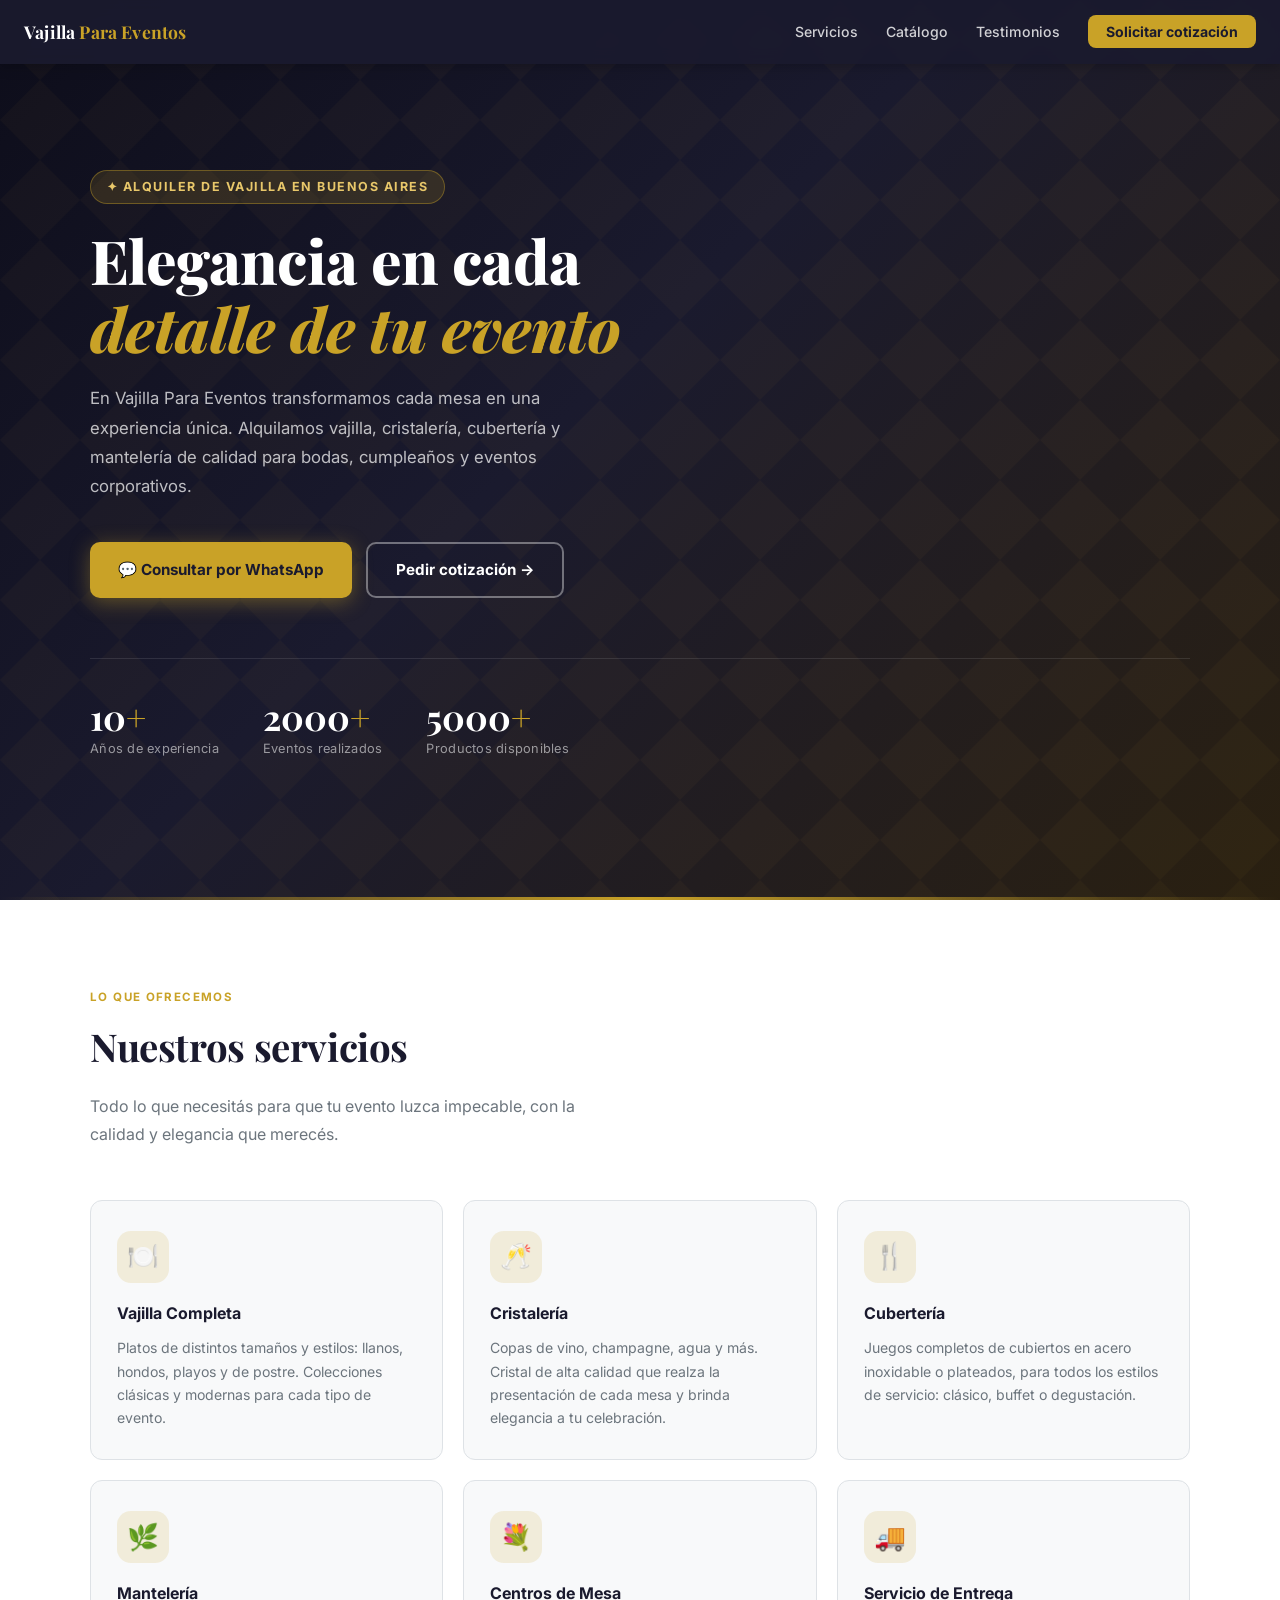
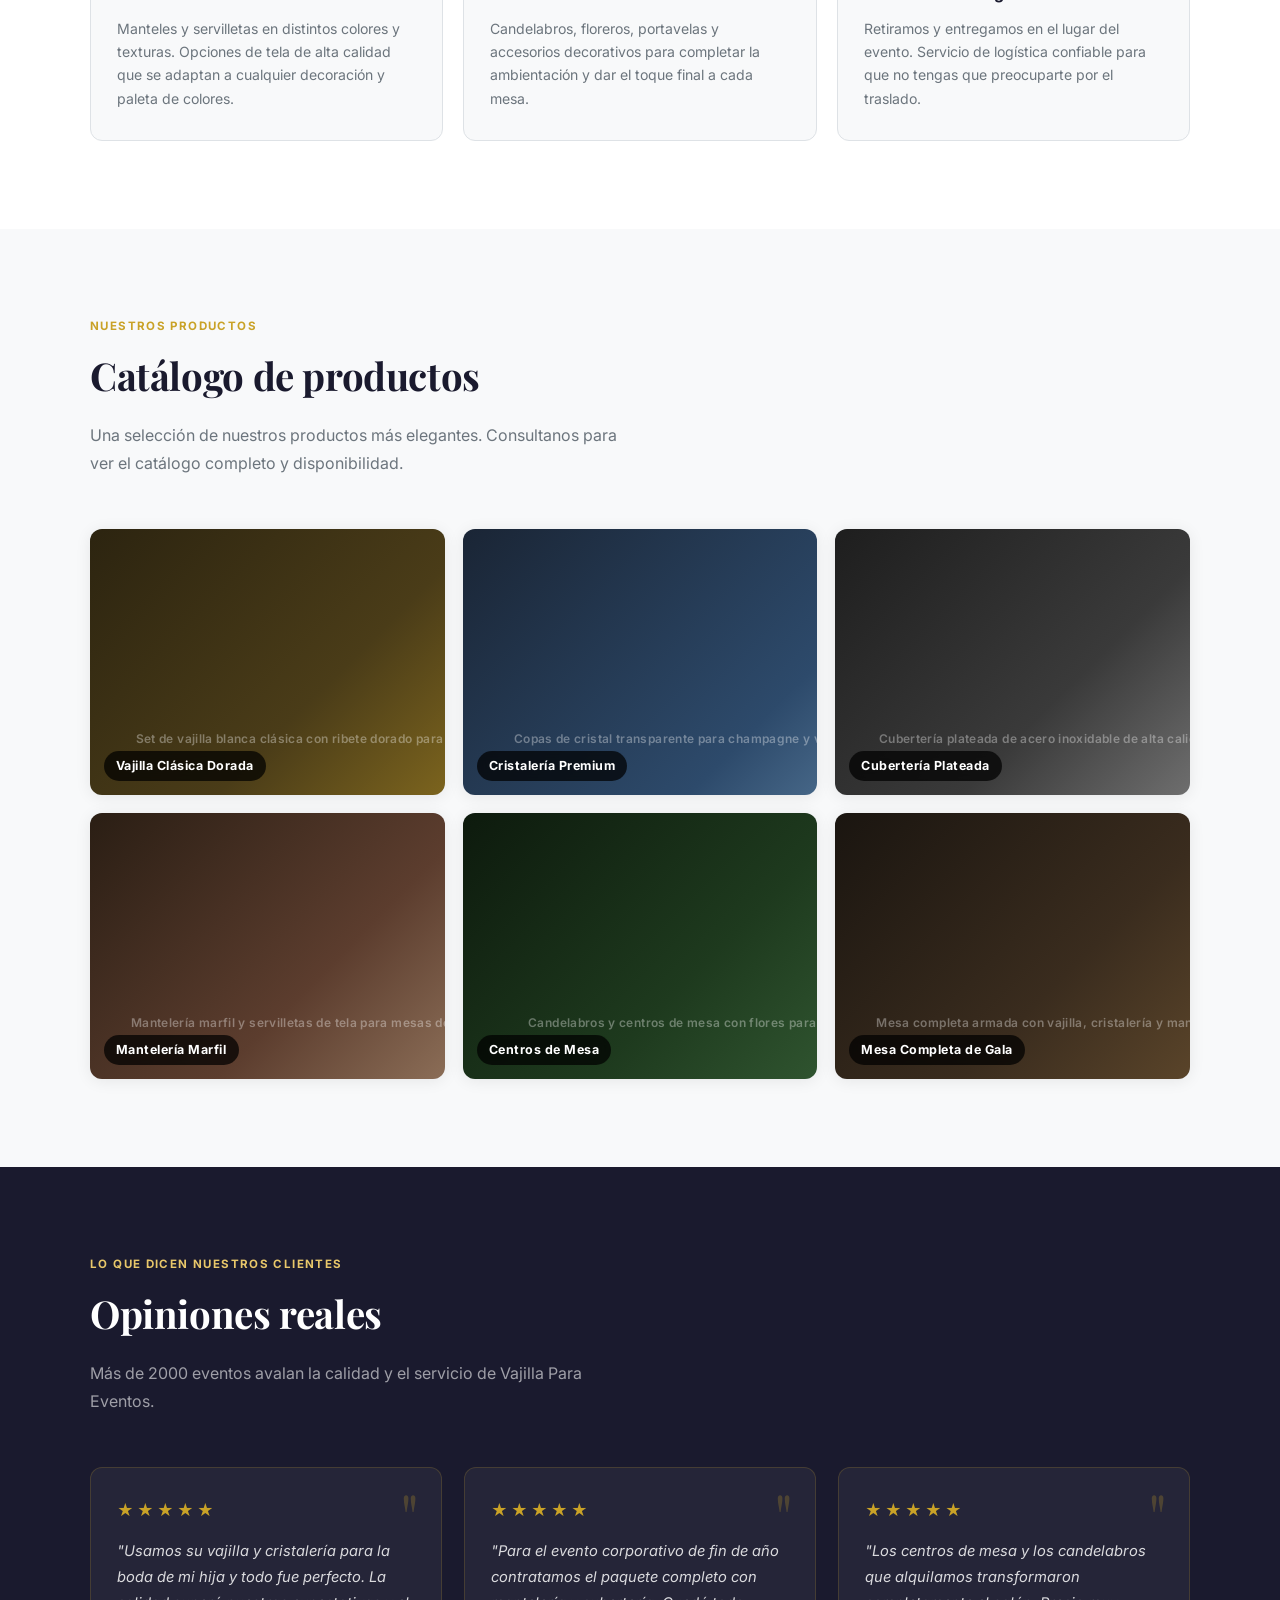
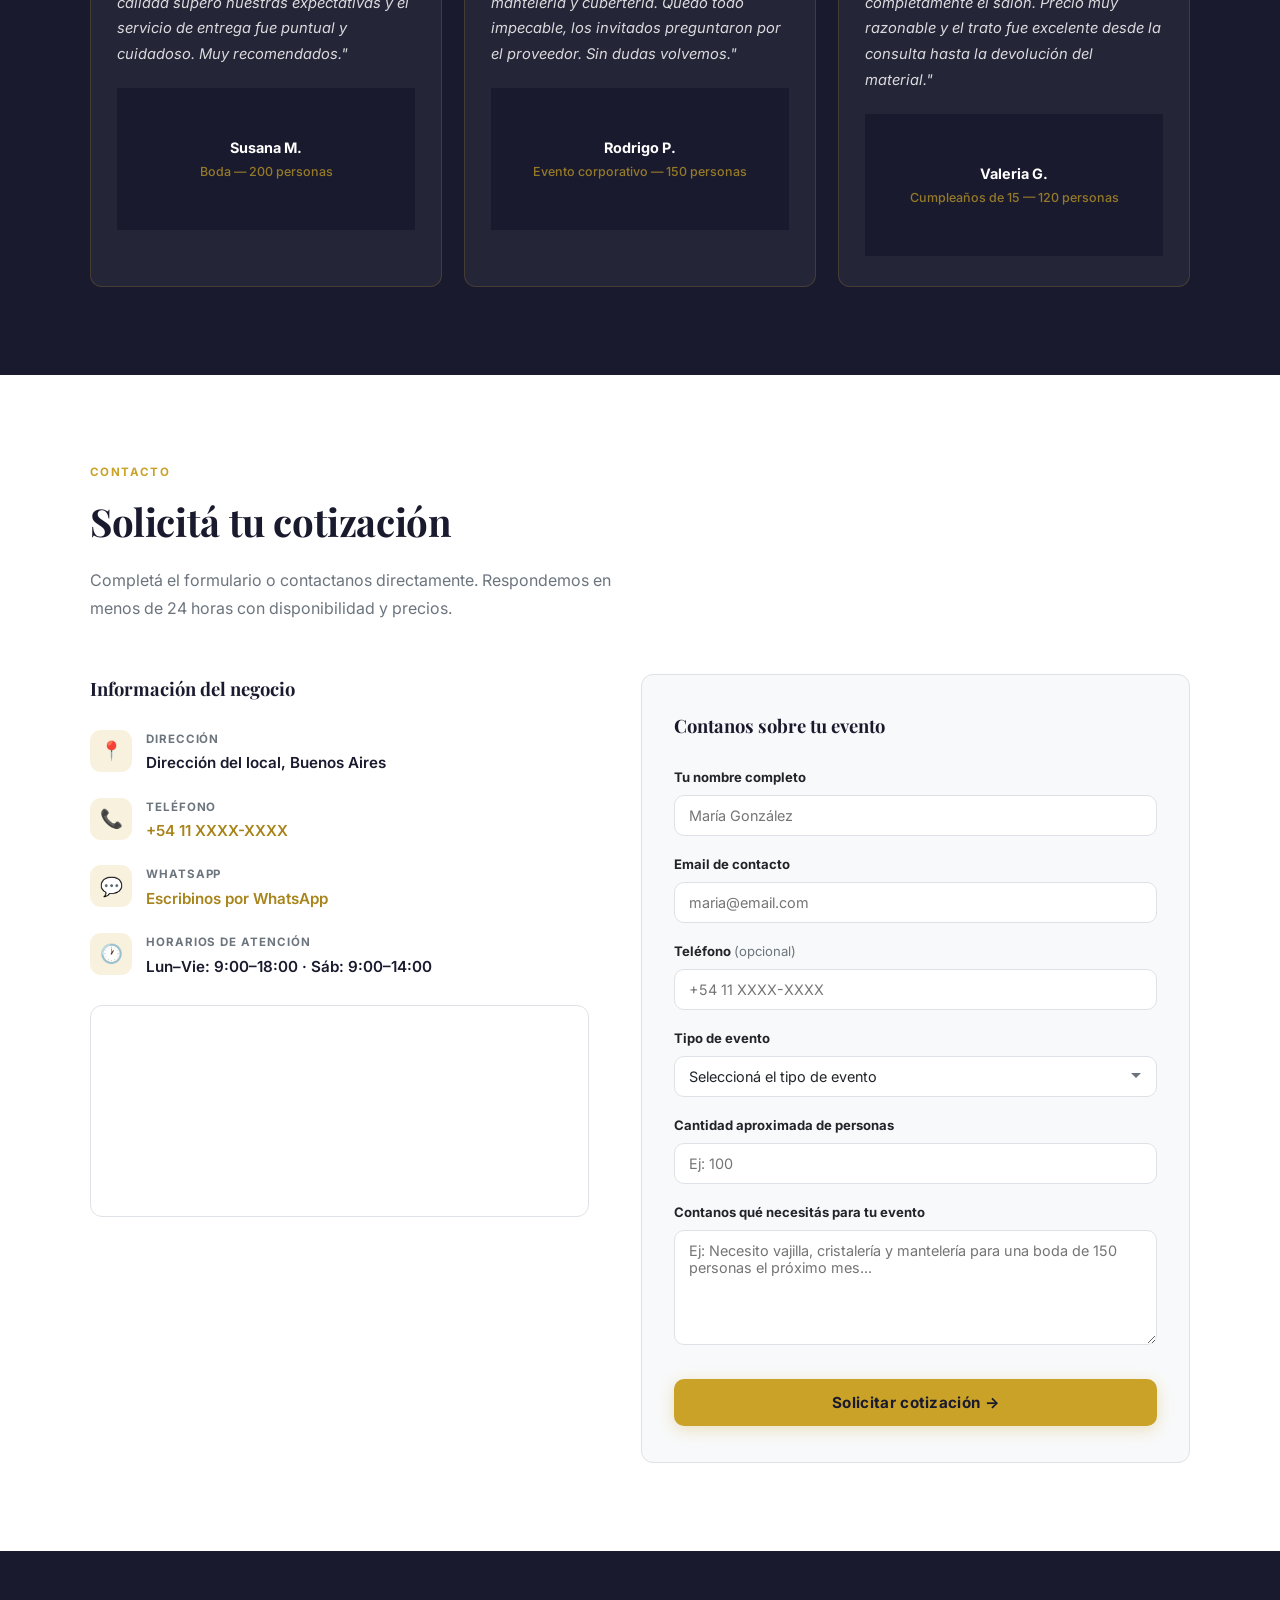
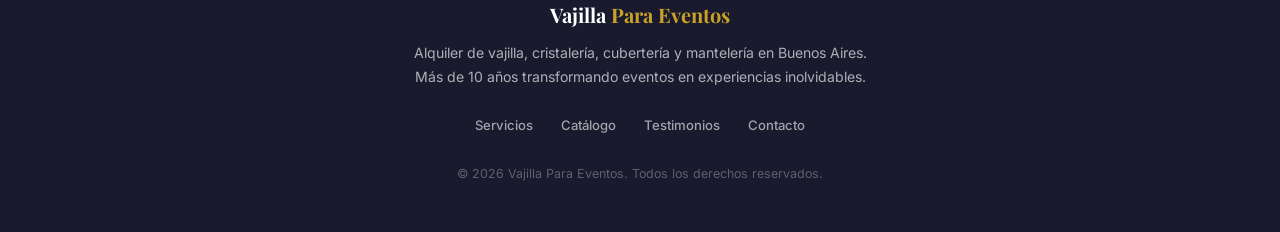
==== index.html @ 91b2c77d "Initial commit — Vajilla Para Eventos website" ====
<!DOCTYPE html>
<html lang="es-AR">
<head>
  <meta charset="UTF-8" />
  <meta name="viewport" content="width=device-width, initial-scale=1" />

  <!-- SEO -->
  <title>Vajilla Para Eventos | Alquiler de Vajilla en Buenos Aires</title>
  <meta name="description" content="Alquiler de vajilla, cristalería, cubertería y mantelería para eventos en Buenos Aires. Calidad y elegancia para bodas, cumpleaños y eventos corporativos." />
  <meta name="robots" content="index, follow" />
  <link rel="canonical" href="https://vajilla-eventos.vercel.app/" />

  <!-- Open Graph -->
  <meta property="og:type" content="website" />
  <meta property="og:url" content="https://vajilla-eventos.vercel.app/" />
  <meta property="og:title" content="Vajilla Para Eventos | Alquiler de Vajilla en Buenos Aires" />
  <meta property="og:description" content="Alquiler de vajilla, cristalería, cubertería y mantelería para eventos en Buenos Aires. Calidad y elegancia para cada ocasión." />
  <meta property="og:image" content="https://vajilla-eventos.vercel.app/img/og-image.jpg" />
  <meta property="og:locale" content="es_AR" />

  <!-- Twitter Card -->
  <meta name="twitter:card" content="summary_large_image" />
  <meta name="twitter:title" content="Vajilla Para Eventos | Alquiler de Vajilla" />
  <meta name="twitter:description" content="Alquiler de vajilla, cristalería y mantelería para eventos en Buenos Aires. Consultá disponibilidad." />

  <!-- Fuentes -->
  <link rel="preconnect" href="https://fonts.googleapis.com" />
  <link rel="preconnect" href="https://fonts.gstatic.com" crossorigin />
  <link href="https://fonts.googleapis.com/css2?family=Playfair+Display:wght@700;800&family=Inter:wght@400;500;600;700;800&display=swap" rel="stylesheet" />

  <!-- CSS -->
  <link rel="preload" href="css/styles.css" as="style" />
  <link rel="stylesheet" href="css/styles.css" />

  <!-- Schema.org LocalBusiness -->
  <script type="application/ld+json">
  {
    "@context": "https://schema.org",
    "@type": "LocalBusiness",
    "name": "Vajilla Para Eventos",
    "description": "Alquiler de vajilla, cristalería, cubertería y mantelería para eventos en Buenos Aires. Especialistas en bodas, cumpleaños y eventos corporativos.",
    "url": "https://vajilla-eventos.vercel.app",
    "telephone": "+54-11-XXXX-XXXX",
    "address": {
      "@type": "PostalAddress",
      "streetAddress": "Dirección del local",
      "addressLocality": "Buenos Aires",
      "addressCountry": "AR"
    },
    "openingHoursSpecification": [
      {
        "@type": "OpeningHoursSpecification",
        "dayOfWeek": ["Monday","Tuesday","Wednesday","Thursday","Friday"],
        "opens": "09:00",
        "closes": "18:00"
      },
      {
        "@type": "OpeningHoursSpecification",
        "dayOfWeek": "Saturday",
        "opens": "09:00",
        "closes": "14:00"
      }
    ],
    "priceRange": "$$",
    "image": "https://vajilla-eventos.vercel.app/img/og-image.jpg",
    "sameAs": [
      "https://www.instagram.com/vajillaparaeventos",
      "https://vajillaparaeventos.com.ar"
    ]
  }
  </script>
</head>
<body>

  <!-- Skip link de accesibilidad -->
  <a href="#main" class="skip-link">Saltar al contenido principal</a>

  <!-- NAVBAR -->
  <header>
    <nav class="navbar" aria-label="Navegación principal">
      <a href="/" class="navbar-brand" aria-label="Vajilla Para Eventos - Inicio">
        Vajilla <span>Para Eventos</span>
      </a>
      <button class="nav-toggle" aria-expanded="false" aria-controls="nav-menu" aria-label="Abrir menú de navegación" onclick="toggleMenu(this)">
        ☰
      </button>
      <ul class="nav-links" id="nav-menu" role="list">
        <li><a href="#servicios">Servicios</a></li>
        <li><a href="#catalogo">Catálogo</a></li>
        <li><a href="#testimonios">Testimonios</a></li>
        <li><a href="#contacto" class="nav-cta">Solicitar cotización</a></li>
      </ul>
    </nav>
  </header>

  <!-- MAIN -->
  <main id="main">

    <!-- HERO -->
    <section class="hero" aria-labelledby="hero-title">
      <div class="hero-inner">
        <div class="hero-tag" aria-hidden="true">✦ Alquiler de vajilla en Buenos Aires</div>
        <h1 id="hero-title">
          Elegancia en cada<br />
          <em>detalle de tu evento</em>
        </h1>
        <p class="hero-desc">
          En Vajilla Para Eventos transformamos cada mesa en una experiencia única. Alquilamos vajilla, cristalería, cubertería y mantelería de calidad para bodas, cumpleaños y eventos corporativos.
        </p>
        <div class="hero-actions">
          <a href="https://wa.me/5491100000000?text=Hola%2C%20quisiera%20consultar%20disponibilidad%20de%20vajilla%20para%20mi%20evento" class="btn btn-primary" target="_blank" rel="noopener noreferrer" aria-label="Consultar disponibilidad por WhatsApp">
            💬 Consultar por WhatsApp
          </a>
          <a href="#contacto" class="btn btn-outline">
            Pedir cotización →
          </a>
        </div>
        <div class="hero-stats" aria-label="Estadísticas del negocio">
          <div>
            <div class="stat-num">10<span>+</span></div>
            <div class="stat-label">Años de experiencia</div>
          </div>
          <div>
            <div class="stat-num">2000<span>+</span></div>
            <div class="stat-label">Eventos realizados</div>
          </div>
          <div>
            <div class="stat-num">5000<span>+</span></div>
            <div class="stat-label">Productos disponibles</div>
          </div>
        </div>
      </div>
    </section>

    <!-- SERVICIOS -->
    <section id="servicios" aria-labelledby="servicios-title">
      <div class="container">
        <p class="section-tag" aria-hidden="true">Lo que ofrecemos</p>
        <h2 class="section-title" id="servicios-title">Nuestros servicios</h2>
        <p class="section-desc">Todo lo que necesitás para que tu evento luzca impecable, con la calidad y elegancia que merecés.</p>
        <div class="services-grid">

          <article class="service-card">
            <div class="service-icon" aria-hidden="true">🍽️</div>
            <h3>Vajilla Completa</h3>
            <p>Platos de distintos tamaños y estilos: llanos, hondos, playos y de postre. Colecciones clásicas y modernas para cada tipo de evento.</p>
          </article>

          <article class="service-card">
            <div class="service-icon" aria-hidden="true">🥂</div>
            <h3>Cristalería</h3>
            <p>Copas de vino, champagne, agua y más. Cristal de alta calidad que realza la presentación de cada mesa y brinda elegancia a tu celebración.</p>
          </article>

          <article class="service-card">
            <div class="service-icon" aria-hidden="true">🍴</div>
            <h3>Cubertería</h3>
            <p>Juegos completos de cubiertos en acero inoxidable o plateados, para todos los estilos de servicio: clásico, buffet o degustación.</p>
          </article>

          <article class="service-card">
            <div class="service-icon" aria-hidden="true">🌿</div>
            <h3>Mantelería</h3>
            <p>Manteles y servilletas en distintos colores y texturas. Opciones de tela de alta calidad que se adaptan a cualquier decoración y paleta de colores.</p>
          </article>

          <article class="service-card">
            <div class="service-icon" aria-hidden="true">💐</div>
            <h3>Centros de Mesa</h3>
            <p>Candelabros, floreros, portavelas y accesorios decorativos para completar la ambientación y dar el toque final a cada mesa.</p>
          </article>

          <article class="service-card">
            <div class="service-icon" aria-hidden="true">🚚</div>
            <h3>Servicio de Entrega</h3>
            <p>Retiramos y entregamos en el lugar del evento. Servicio de logística confiable para que no tengas que preocuparte por el traslado.</p>
          </article>

        </div>
      </div>
    </section>

    <!-- CATÁLOGO -->
    <section id="catalogo" aria-labelledby="catalogo-title">
      <div class="container">
        <p class="section-tag" aria-hidden="true">Nuestros productos</p>
        <h2 class="section-title" id="catalogo-title">Catálogo de productos</h2>
        <p class="section-desc">Una selección de nuestros productos más elegantes. Consultanos para ver el catálogo completo y disponibilidad.</p>
        <div class="catalog-grid">

          <figure class="catalog-item">
            <div
              class="catalog-placeholder catalog-placeholder--gold"
              role="img"
              aria-label="Set de vajilla blanca clásica con ribete dorado para bodas y eventos formales"
              style="width:560px;height:420px;"
            ></div>
            <figcaption class="catalog-label">Vajilla Clásica Dorada</figcaption>
          </figure>

          <figure class="catalog-item">
            <div
              class="catalog-placeholder catalog-placeholder--crystal"
              role="img"
              aria-label="Copas de cristal transparente para champagne y vino en mesas de eventos"
              style="width:560px;height:420px;"
            ></div>
            <figcaption class="catalog-label">Cristalería Premium</figcaption>
          </figure>

          <figure class="catalog-item">
            <div
              class="catalog-placeholder catalog-placeholder--silver"
              role="img"
              aria-label="Cubertería plateada de acero inoxidable de alta calidad para eventos formales"
              style="width:560px;height:420px;"
            ></div>
            <figcaption class="catalog-label">Cubertería Plateada</figcaption>
          </figure>

          <figure class="catalog-item">
            <div
              class="catalog-placeholder catalog-placeholder--linen"
              role="img"
              aria-label="Mantelería marfil y servilletas de tela para mesas de boda y eventos elegantes"
              style="width:560px;height:420px;"
            ></div>
            <figcaption class="catalog-label">Mantelería Marfil</figcaption>
          </figure>

          <figure class="catalog-item">
            <div
              class="catalog-placeholder catalog-placeholder--candle"
              role="img"
              aria-label="Candelabros y centros de mesa con flores para decoración de eventos"
              style="width:560px;height:420px;"
            ></div>
            <figcaption class="catalog-label">Centros de Mesa</figcaption>
          </figure>

          <figure class="catalog-item">
            <div
              class="catalog-placeholder catalog-placeholder--table"
              role="img"
              aria-label="Mesa completa armada con vajilla, cristalería y mantelería para evento de gala"
              style="width:560px;height:420px;"
            ></div>
            <figcaption class="catalog-label">Mesa Completa de Gala</figcaption>
          </figure>

        </div>
      </div>
    </section>

    <!-- TESTIMONIOS -->
    <section id="testimonios" aria-labelledby="testimonios-title">
      <div class="container">
        <p class="section-tag" aria-hidden="true">Lo que dicen nuestros clientes</p>
        <h2 class="section-title" id="testimonios-title">Opiniones reales</h2>
        <p class="section-desc">Más de 2000 eventos avalan la calidad y el servicio de Vajilla Para Eventos.</p>
        <div class="testimonials-grid">

          <article class="testimonial-card">
            <div class="stars" aria-label="5 estrellas">★★★★★</div>
            <blockquote class="testimonial-text">
              "Usamos su vajilla y cristalería para la boda de mi hija y todo fue perfecto. La calidad superó nuestras expectativas y el servicio de entrega fue puntual y cuidadoso. Muy recomendados."
            </blockquote>
            <footer>
              <div class="testimonial-author">Susana M.</div>
              <div class="testimonial-detail">Boda — 200 personas</div>
            </footer>
          </article>

          <article class="testimonial-card">
            <div class="stars" aria-label="5 estrellas">★★★★★</div>
            <blockquote class="testimonial-text">
              "Para el evento corporativo de fin de año contratamos el paquete completo con mantelería y cubertería. Quedó todo impecable, los invitados preguntaron por el proveedor. Sin dudas volvemos."
            </blockquote>
            <footer>
              <div class="testimonial-author">Rodrigo P.</div>
              <div class="testimonial-detail">Evento corporativo — 150 personas</div>
            </footer>
          </article>

          <article class="testimonial-card">
            <div class="stars" aria-label="5 estrellas">★★★★★</div>
            <blockquote class="testimonial-text">
              "Los centros de mesa y los candelabros que alquilamos transformaron completamente el salón. Precio muy razonable y el trato fue excelente desde la consulta hasta la devolución del material."
            </blockquote>
            <footer>
              <div class="testimonial-author">Valeria G.</div>
              <div class="testimonial-detail">Cumpleaños de 15 — 120 personas</div>
            </footer>
          </article>

        </div>
      </div>
    </section>

    <!-- CONTACTO -->
    <section id="contacto" aria-labelledby="contacto-title">
      <div class="container">
        <p class="section-tag" aria-hidden="true">Contacto</p>
        <h2 class="section-title" id="contacto-title">Solicitá tu cotización</h2>
        <p class="section-desc">Completá el formulario o contactanos directamente. Respondemos en menos de 24 horas con disponibilidad y precios.</p>

        <div class="contact-grid">

          <div class="contact-info">
            <h3>Información del negocio</h3>

            <div class="contact-item">
              <div class="contact-item-icon" aria-hidden="true">📍</div>
              <div>
                <div class="contact-item-label">Dirección</div>
                <div class="contact-item-value">Dirección del local, Buenos Aires</div>
              </div>
            </div>

            <div class="contact-item">
              <div class="contact-item-icon" aria-hidden="true">📞</div>
              <div>
                <div class="contact-item-label">Teléfono</div>
                <div class="contact-item-value">
                  <a href="tel:+541100000000">+54 11 XXXX-XXXX</a>
                </div>
              </div>
            </div>

            <div class="contact-item">
              <div class="contact-item-icon" aria-hidden="true">💬</div>
              <div>
                <div class="contact-item-label">WhatsApp</div>
                <div class="contact-item-value">
                  <a href="https://wa.me/5491100000000?text=Hola%2C%20quisiera%20consultar%20disponibilidad%20para%20mi%20evento" target="_blank" rel="noopener noreferrer">Escribinos por WhatsApp</a>
                </div>
              </div>
            </div>

            <div class="contact-item">
              <div class="contact-item-icon" aria-hidden="true">🕐</div>
              <div>
                <div class="contact-item-label">Horarios de atención</div>
                <div class="contact-item-value">Lun–Vie: 9:00–18:00 · Sáb: 9:00–14:00</div>
              </div>
            </div>

            <div class="map-container">
              <iframe
                title="Ubicación de Vajilla Para Eventos en Google Maps"
                src="https://www.google.com/maps/embed?pb=!1m18!1m12!1m3!1d3284.0!2d-58.4!3d-34.6!2m3!1f0!2f0!3f0!3m2!1i1024!2i768!4f13.1!3m3!1m2!1s0x0%3A0x0!2zMzTCsDM2JzAuMCJTIDU4wrAyNCcwLjAiVw!5e0!3m2!1ses!2sar!4v1"
                loading="lazy"
                allowfullscreen
                referrerpolicy="no-referrer-when-downgrade"
                aria-label="Mapa con la ubicación de Vajilla Para Eventos en Buenos Aires"
              ></iframe>
            </div>
          </div>

          <div class="contact-form">
            <h3>Contanos sobre tu evento</h3>
            <form action="https://formspree.io/f/xojroeyj" method="POST" novalidate aria-label="Formulario de contacto Vajilla Para Eventos">

              <div class="form-group">
                <label for="nombre">Tu nombre completo</label>
                <input
                  type="text"
                  id="nombre"
                  name="nombre"
                  placeholder="María González"
                  required
                  autocomplete="name"
                  aria-required="true"
                />
              </div>

              <div class="form-group">
                <label for="email">Email de contacto</label>
                <input
                  type="email"
                  id="email"
                  name="email"
                  placeholder="maria@email.com"
                  required
                  autocomplete="email"
                  aria-required="true"
                />
              </div>

              <div class="form-group">
                <label for="telefono">Teléfono <span class="label-optional">(opcional)</span></label>
                <input
                  type="tel"
                  id="telefono"
                  name="telefono"
                  placeholder="+54 11 XXXX-XXXX"
                  autocomplete="tel"
                />
              </div>

              <div class="form-group">
                <label for="tipo-evento">Tipo de evento</label>
                <select id="tipo-evento" name="tipo-evento" required aria-required="true">
                  <option value="" disabled selected>Seleccioná el tipo de evento</option>
                  <option value="boda">Boda / Casamiento</option>
                  <option value="cumpleanos-15">Cumpleaños de 15</option>
                  <option value="cumpleanos">Cumpleaños adultos</option>
                  <option value="corporativo">Evento corporativo</option>
                  <option value="bautismo">Bautismo / Comunión</option>
                  <option value="otro">Otro tipo de evento</option>
                </select>
              </div>

              <div class="form-group">
                <label for="cantidad">Cantidad aproximada de personas</label>
                <input
                  type="number"
                  id="cantidad"
                  name="cantidad"
                  placeholder="Ej: 100"
                  min="1"
                  aria-required="true"
                  required
                />
              </div>

              <div class="form-group">
                <label for="mensaje">Contanos qué necesitás para tu evento</label>
                <textarea
                  id="mensaje"
                  name="mensaje"
                  placeholder="Ej: Necesito vajilla, cristalería y mantelería para una boda de 150 personas el próximo mes..."
                  required
                  aria-required="true"
                ></textarea>
              </div>

              <button type="submit" class="btn-form">
                Solicitar cotización →
              </button>
            </form>
          </div>

        </div>
      </div>
    </section>

  </main>

  <!-- FOOTER -->
  <footer>
    <div class="footer-inner">
      <div class="footer-brand">Vajilla <span>Para Eventos</span></div>
      <p class="footer-text">
        Alquiler de vajilla, cristalería, cubertería y mantelería en Buenos Aires.<br />
        Más de 10 años transformando eventos en experiencias inolvidables.
      </p>
      <nav class="footer-nav" aria-label="Navegación del pie de página">
        <a href="#servicios">Servicios</a>
        <a href="#catalogo">Catálogo</a>
        <a href="#testimonios">Testimonios</a>
        <a href="#contacto">Contacto</a>
      </nav>
      <p class="footer-copy">© 2026 Vajilla Para Eventos. Todos los derechos reservados.</p>
    </div>
  </footer>

  <script defer>
    function toggleMenu(btn) {
      const menu = document.getElementById('nav-menu');
      const open = menu.classList.toggle('open');
      btn.setAttribute('aria-expanded', open);
      btn.textContent = open ? '✕' : '☰';
    }

    // Cerrar menú al hacer clic en un link
    document.querySelectorAll('.nav-links a').forEach(link => {
      link.addEventListener('click', () => {
        document.getElementById('nav-menu').classList.remove('open');
        const toggle = document.querySelector('.nav-toggle');
        toggle.setAttribute('aria-expanded', 'false');
        toggle.textContent = '☰';
      });
    });
  </script>

</body>
</html>
---- css/styles.css ----
/* ── RESET & BASE ── */
*, *::before, *::after { box-sizing: border-box; margin: 0; padding: 0; }

:root {
  --primary: #1a1a2e;
  --primary-light: #2d2d4e;
  --accent: #c9a227;
  --accent-dark: #a8841c;
  --accent-light: rgba(201,162,39,0.15);
  --bg: #f8f9fa;
  --white: #ffffff;
  --text: #212529;
  --text-muted: #6c757d;
  --border: #dee2e6;
  --radius: 12px;
  --shadow: 0 2px 16px rgba(0,0,0,0.08);
  --shadow-lg: 0 8px 32px rgba(0,0,0,0.14);
}

html { scroll-behavior: smooth; font-size: 16px; }

body {
  font-family: 'Inter', sans-serif;
  background: var(--bg);
  color: var(--text);
  line-height: 1.6;
}

img {
  max-width: 100%;
  height: auto;
  display: block;
}

a { color: inherit; text-decoration: none; }

/* ── SKIP LINK ── */
.skip-link {
  position: absolute;
  top: -100px;
  left: 16px;
  background: var(--accent);
  color: var(--primary);
  padding: 10px 20px;
  border-radius: 0 0 8px 8px;
  font-weight: 700;
  z-index: 9999;
  transition: top 0.2s;
}
.skip-link:focus { top: 0; }

/* ── NAVBAR ── */
.navbar {
  position: fixed;
  top: 0; left: 0; right: 0;
  background: rgba(26,26,46,0.97);
  backdrop-filter: blur(8px);
  z-index: 100;
  padding: 0 24px;
  height: 64px;
  display: flex;
  align-items: center;
  justify-content: space-between;
  box-shadow: 0 2px 12px rgba(0,0,0,0.25);
}

.navbar-brand {
  font-family: 'Playfair Display', serif;
  font-size: 1.1rem;
  font-weight: 700;
  color: white;
  letter-spacing: 0.01em;
}
.navbar-brand span { color: var(--accent); }

.nav-links {
  display: flex;
  gap: 28px;
  list-style: none;
}

.nav-links a {
  color: rgba(255,255,255,0.8);
  font-size: 0.88rem;
  font-weight: 500;
  transition: color 0.2s;
  padding: 4px 0;
  border-bottom: 2px solid transparent;
}
.nav-links a:hover,
.nav-links a:focus {
  color: white;
  border-bottom-color: var(--accent);
  outline: none;
}

.nav-cta {
  background: var(--accent) !important;
  color: var(--primary) !important;
  padding: 8px 18px !important;
  border-radius: 8px !important;
  border-bottom: none !important;
  font-weight: 700 !important;
  transition: background 0.2s, transform 0.15s !important;
}
.nav-cta:hover {
  background: var(--accent-dark) !important;
  transform: translateY(-1px);
}
.nav-cta:focus { outline: 3px solid var(--accent) !important; outline-offset: 3px !important; }

.nav-toggle {
  display: none;
  background: none;
  border: none;
  color: white;
  font-size: 1.4rem;
  cursor: pointer;
  padding: 4px;
}
.nav-toggle:focus { outline: 3px solid var(--accent); outline-offset: 3px; }

/* ── HERO ── */
.hero {
  min-height: 100vh;
  background:
    linear-gradient(135deg, #0d0d1a 0%, var(--primary) 45%, #2a2010 100%);
  display: flex;
  align-items: center;
  padding: 100px 24px 70px;
  position: relative;
  overflow: hidden;
}

/* Subtle geometric pattern overlay */
.hero::before {
  content: '';
  position: absolute;
  inset: 0;
  background: url("data:image/svg+xml,%3Csvg width='80' height='80' viewBox='0 0 80 80' xmlns='http://www.w3.org/2000/svg'%3E%3Cg fill='none' fill-rule='evenodd'%3E%3Cg fill='%23c9a227' fill-opacity='0.04'%3E%3Cpath d='M40 0L80 40L40 80L0 40z'/%3E%3C/g%3E%3C/g%3E%3C/svg%3E");
  pointer-events: none;
}

/* Gold decorative accent line */
.hero::after {
  content: '';
  position: absolute;
  bottom: 0; left: 0;
  width: 100%; height: 3px;
  background: linear-gradient(90deg, transparent, var(--accent), transparent);
}

.hero-inner {
  max-width: 1100px;
  margin: 0 auto;
  width: 100%;
  position: relative;
}

.hero-tag {
  display: inline-block;
  background: rgba(201,162,39,0.15);
  border: 1px solid rgba(201,162,39,0.4);
  color: #e8c76a;
  font-size: 0.78rem;
  font-weight: 700;
  letter-spacing: 0.12em;
  text-transform: uppercase;
  padding: 6px 16px;
  border-radius: 20px;
  margin-bottom: 22px;
}

.hero h1 {
  font-family: 'Playfair Display', serif;
  font-size: clamp(2.2rem, 5.5vw, 3.8rem);
  font-weight: 800;
  color: white;
  line-height: 1.12;
  letter-spacing: -0.01em;
  margin-bottom: 22px;
  max-width: 680px;
}

.hero h1 em {
  color: var(--accent);
  font-style: italic;
}

.hero-desc {
  font-size: 1.05rem;
  color: rgba(255,255,255,0.72);
  max-width: 540px;
  margin-bottom: 40px;
  line-height: 1.75;
}

.hero-actions {
  display: flex;
  gap: 14px;
  flex-wrap: wrap;
}

.btn {
  display: inline-flex;
  align-items: center;
  gap: 8px;
  padding: 14px 28px;
  border-radius: 10px;
  font-size: 0.95rem;
  font-weight: 700;
  font-family: 'Inter', sans-serif;
  cursor: pointer;
  border: none;
  transition: transform 0.15s, box-shadow 0.2s, background 0.2s;
  text-decoration: none;
}
.btn:focus { outline: 3px solid var(--accent); outline-offset: 3px; }
.btn:hover { transform: translateY(-2px); }

.btn-primary {
  background: var(--accent);
  color: var(--primary);
  box-shadow: 0 4px 20px rgba(201,162,39,0.4);
}
.btn-primary:hover {
  background: #d4aa2c;
  box-shadow: 0 6px 28px rgba(201,162,39,0.55);
}

.btn-outline {
  background: transparent;
  color: white;
  border: 2px solid rgba(255,255,255,0.38);
}
.btn-outline:hover { border-color: var(--accent); color: var(--accent); background: rgba(201,162,39,0.06); }

.hero-stats {
  display: flex;
  gap: 44px;
  margin-top: 60px;
  padding-top: 40px;
  border-top: 1px solid rgba(255,255,255,0.1);
  flex-wrap: wrap;
}

.stat-num {
  font-family: 'Playfair Display', serif;
  font-size: 2.2rem;
  font-weight: 700;
  color: white;
  line-height: 1;
}
.stat-num span { color: var(--accent); }
.stat-label { font-size: 0.8rem; color: rgba(255,255,255,0.55); margin-top: 5px; letter-spacing: 0.02em; }

/* ── SECTIONS ── */
section { padding: 88px 24px; }

.container { max-width: 1100px; margin: 0 auto; }

.section-tag {
  font-size: 0.72rem;
  font-weight: 700;
  text-transform: uppercase;
  letter-spacing: 0.12em;
  color: var(--accent);
  margin-bottom: 10px;
}

.section-title {
  font-family: 'Playfair Display', serif;
  font-size: clamp(1.7rem, 3vw, 2.4rem);
  font-weight: 700;
  color: var(--primary);
  letter-spacing: -0.01em;
  margin-bottom: 14px;
}

.section-desc {
  font-size: 1rem;
  color: var(--text-muted);
  max-width: 540px;
  line-height: 1.75;
  margin-bottom: 52px;
}

/* ── SERVICIOS ── */
#servicios { background: var(--white); }

.services-grid {
  display: grid;
  grid-template-columns: repeat(auto-fill, minmax(280px, 1fr));
  gap: 20px;
}

.service-card {
  background: var(--bg);
  border-radius: var(--radius);
  padding: 30px 26px;
  border: 1.5px solid var(--border);
  transition: border-color 0.25s, box-shadow 0.25s, transform 0.25s;
  position: relative;
  overflow: hidden;
}
.service-card::before {
  content: '';
  position: absolute;
  top: 0; left: 0;
  width: 3px; height: 100%;
  background: var(--accent);
  transform: scaleY(0);
  transform-origin: bottom;
  transition: transform 0.3s;
}
.service-card:hover {
  border-color: rgba(201,162,39,0.5);
  box-shadow: 0 8px 28px rgba(201,162,39,0.12);
  transform: translateY(-4px);
}
.service-card:hover::before { transform: scaleY(1); }

.service-icon {
  width: 52px; height: 52px;
  background: var(--accent-light);
  border-radius: 14px;
  display: flex; align-items: center; justify-content: center;
  font-size: 1.6rem;
  margin-bottom: 18px;
}

.service-card h3 {
  font-size: 1rem;
  font-weight: 700;
  color: var(--primary);
  margin-bottom: 10px;
}
.service-card p {
  font-size: 0.88rem;
  color: var(--text-muted);
  line-height: 1.65;
}

/* ── CATÁLOGO ── */
#catalogo { background: var(--bg); }

.catalog-grid {
  display: grid;
  grid-template-columns: repeat(auto-fill, minmax(300px, 1fr));
  gap: 18px;
}

.catalog-item {
  border-radius: var(--radius);
  overflow: hidden;
  position: relative;
  aspect-ratio: 4/3;
  background: var(--border);
  box-shadow: var(--shadow);
  transition: transform 0.3s, box-shadow 0.3s;
}
.catalog-item:hover {
  transform: translateY(-4px);
  box-shadow: var(--shadow-lg);
}

/* Placeholder blocks con colores temáticos */
.catalog-placeholder {
  width: 100%; height: 100%;
  display: flex;
  align-items: center;
  justify-content: center;
  position: relative;
  overflow: hidden;
}

.catalog-placeholder--gold {
  background: linear-gradient(135deg, #2c2410 0%, #4a3c18 40%, #c9a227 100%);
}
.catalog-placeholder--crystal {
  background: linear-gradient(135deg, #1a2535 0%, #2d4a6b 50%, #8ab4d4 100%);
}
.catalog-placeholder--silver {
  background: linear-gradient(135deg, #1e1e1e 0%, #3a3a3a 40%, #c0c0c0 100%);
}
.catalog-placeholder--linen {
  background: linear-gradient(135deg, #2a1e14 0%, #5c3d2e 40%, #d4b896 100%);
}
.catalog-placeholder--candle {
  background: linear-gradient(135deg, #0d1a0d 0%, #1e3a1e 40%, #4a7c4a 100%);
}
.catalog-placeholder--table {
  background: linear-gradient(135deg, #1a1510 0%, #3a2c1e 40%, #8c6a3c 100%);
}

/* Decorative icon inside placeholder */
.catalog-placeholder::before {
  content: attr(aria-label);
  position: absolute;
  inset: 0;
  display: flex;
  align-items: center;
  justify-content: center;
  font-size: 0.75rem;
  font-weight: 600;
  color: rgba(255,255,255,0.35);
  text-align: center;
  padding: 24px;
  letter-spacing: 0.03em;
  line-height: 1.5;
}

.catalog-label {
  position: absolute;
  bottom: 14px; left: 14px;
  background: rgba(0,0,0,0.72);
  color: white;
  font-size: 0.78rem;
  font-weight: 700;
  padding: 5px 12px;
  border-radius: 20px;
  letter-spacing: 0.04em;
  backdrop-filter: blur(4px);
}

/* ── TESTIMONIOS ── */
#testimonios { background: var(--primary); }
#testimonios .section-title {
  color: white;
  font-family: 'Playfair Display', serif;
}
#testimonios .section-desc { color: rgba(255,255,255,0.58); }
#testimonios .section-tag { color: #e8c76a; }

.testimonials-grid {
  display: grid;
  grid-template-columns: repeat(auto-fill, minmax(290px, 1fr));
  gap: 22px;
}

.testimonial-card {
  background: rgba(255,255,255,0.05);
  border: 1px solid rgba(201,162,39,0.2);
  border-radius: var(--radius);
  padding: 30px 26px;
  transition: background 0.25s, transform 0.25s, border-color 0.25s;
  position: relative;
}
.testimonial-card::before {
  content: '"';
  position: absolute;
  top: 16px; right: 22px;
  font-family: 'Playfair Display', serif;
  font-size: 4rem;
  color: var(--accent);
  opacity: 0.25;
  line-height: 1;
}
.testimonial-card:hover {
  background: rgba(201,162,39,0.07);
  border-color: rgba(201,162,39,0.4);
  transform: translateY(-3px);
}

.stars {
  color: var(--accent);
  font-size: 1rem;
  margin-bottom: 16px;
  letter-spacing: 3px;
}

.testimonial-text {
  font-size: 0.92rem;
  color: rgba(255,255,255,0.83);
  line-height: 1.75;
  margin-bottom: 20px;
  font-style: italic;
}

.testimonial-author { font-weight: 700; color: white; font-size: 0.9rem; }
.testimonial-detail {
  font-size: 0.78rem;
  color: rgba(201,162,39,0.7);
  margin-top: 3px;
  font-weight: 500;
}

/* ── CONTACTO ── */
#contacto { background: var(--white); }

.contact-grid {
  display: grid;
  grid-template-columns: 1fr 1.1fr;
  gap: 52px;
  align-items: start;
}

.contact-info h3 {
  font-family: 'Playfair Display', serif;
  font-size: 1.15rem;
  font-weight: 700;
  color: var(--primary);
  margin-bottom: 26px;
}

.contact-item {
  display: flex;
  align-items: flex-start;
  gap: 14px;
  margin-bottom: 22px;
}

.contact-item-icon {
  width: 42px; height: 42px;
  background: var(--accent-light);
  border-radius: 11px;
  display: flex; align-items: center; justify-content: center;
  font-size: 1.15rem;
  flex-shrink: 0;
}

.contact-item-label {
  font-size: 0.72rem;
  color: var(--text-muted);
  font-weight: 700;
  text-transform: uppercase;
  letter-spacing: 0.08em;
}
.contact-item-value {
  font-size: 0.95rem;
  font-weight: 600;
  color: var(--primary);
  margin-top: 3px;
}
.contact-item-value a { color: var(--accent-dark); }
.contact-item-value a:hover { text-decoration: underline; }
.contact-item-value a:focus { outline: 2px solid var(--accent); outline-offset: 2px; border-radius: 2px; }

.map-container {
  margin-top: 26px;
  border-radius: var(--radius);
  overflow: hidden;
  border: 1.5px solid var(--border);
}
.map-container iframe { display: block; width: 100%; height: 210px; border: none; }

/* FORMULARIO */
.contact-form {
  background: var(--bg);
  border-radius: var(--radius);
  padding: 36px 32px;
  border: 1.5px solid var(--border);
}
.contact-form h3 {
  font-family: 'Playfair Display', serif;
  font-size: 1.15rem;
  font-weight: 700;
  color: var(--primary);
  margin-bottom: 26px;
}

.form-group { margin-bottom: 18px; }

.form-group label {
  display: block;
  font-size: 0.82rem;
  font-weight: 700;
  color: var(--text);
  margin-bottom: 7px;
}

.label-optional {
  font-weight: 400;
  color: var(--text-muted);
}

.form-group input,
.form-group textarea,
.form-group select {
  width: 100%;
  padding: 11px 14px;
  border: 1.5px solid var(--border);
  border-radius: 10px;
  font-family: 'Inter', sans-serif;
  font-size: 0.9rem;
  color: var(--text);
  background: white;
  transition: border-color 0.2s, box-shadow 0.2s;
  outline: none;
  -webkit-appearance: none;
  appearance: none;
}
.form-group input:focus,
.form-group textarea:focus,
.form-group select:focus {
  border-color: var(--accent);
  box-shadow: 0 0 0 3px rgba(201,162,39,0.15);
}

.form-group select {
  background-image: url("data:image/svg+xml,%3Csvg xmlns='http://www.w3.org/2000/svg' width='12' height='8' viewBox='0 0 12 8'%3E%3Cpath fill='%236c757d' d='M1 1l5 5 5-5'/%3E%3C/svg%3E");
  background-repeat: no-repeat;
  background-position: right 14px center;
  padding-right: 36px;
}

.form-group textarea { min-height: 115px; resize: vertical; }

.btn-form {
  width: 100%;
  background: var(--accent);
  color: var(--primary);
  border: none;
  padding: 14px;
  border-radius: 10px;
  font-size: 0.95rem;
  font-weight: 700;
  font-family: 'Inter', sans-serif;
  cursor: pointer;
  transition: background 0.2s, transform 0.1s, box-shadow 0.2s;
  margin-top: 8px;
  letter-spacing: 0.02em;
  box-shadow: 0 4px 16px rgba(201,162,39,0.28);
}
.btn-form:hover {
  background: var(--accent-dark);
  box-shadow: 0 6px 22px rgba(201,162,39,0.38);
}
.btn-form:focus { outline: 3px solid var(--accent); outline-offset: 3px; }
.btn-form:active { transform: scale(0.98); }

/* ── FOOTER ── */
footer {
  background: var(--primary);
  color: rgba(255,255,255,0.65);
  padding: 48px 24px;
  text-align: center;
}
.footer-inner { max-width: 1100px; margin: 0 auto; }
.footer-brand {
  font-family: 'Playfair Display', serif;
  font-size: 1.25rem;
  font-weight: 700;
  color: white;
  margin-bottom: 10px;
}
.footer-brand span { color: var(--accent); }
.footer-text { font-size: 0.88rem; line-height: 1.75; }
.footer-nav {
  display: flex;
  justify-content: center;
  gap: 28px;
  flex-wrap: wrap;
  margin-top: 22px;
}
.footer-nav a {
  font-size: 0.82rem;
  font-weight: 500;
  color: rgba(255,255,255,0.6);
  transition: color 0.2s;
  padding: 3px 0;
  border-bottom: 1px solid transparent;
}
.footer-nav a:hover { color: var(--accent); border-bottom-color: var(--accent); }
.footer-nav a:focus { outline: 2px solid var(--accent); outline-offset: 3px; border-radius: 2px; }
.footer-copy { font-size: 0.78rem; margin-top: 24px; color: rgba(255,255,255,0.3); }

/* ── RESPONSIVE ── */
@media (max-width: 900px) {
  .contact-grid { grid-template-columns: 1fr; }
}

@media (max-width: 768px) {
  .nav-links {
    display: none;
    flex-direction: column;
    position: absolute;
    top: 64px; left: 0; right: 0;
    background: rgba(26,26,46,0.98);
    padding: 16px 24px 28px;
    gap: 16px;
    border-top: 1px solid rgba(201,162,39,0.2);
  }
  .nav-links.open { display: flex; }
  .nav-toggle { display: block; }
  .hero-stats { gap: 28px; }
  .catalog-grid { grid-template-columns: repeat(auto-fill, minmax(240px, 1fr)); }
}

@media (max-width: 480px) {
  section { padding: 64px 16px; }
  .hero { padding: 96px 16px 56px; }
  .contact-form { padding: 26px 20px; }
  .hero-stats { gap: 20px; }
  .stat-num { font-size: 1.8rem; }
}
---- css/styles.css ----
/* ── RESET & BASE ── */
*, *::before, *::after { box-sizing: border-box; margin: 0; padding: 0; }

:root {
  --primary: #1a1a2e;
  --primary-light: #2d2d4e;
  --accent: #c9a227;
  --accent-dark: #a8841c;
  --accent-light: rgba(201,162,39,0.15);
  --bg: #f8f9fa;
  --white: #ffffff;
  --text: #212529;
  --text-muted: #6c757d;
  --border: #dee2e6;
  --radius: 12px;
  --shadow: 0 2px 16px rgba(0,0,0,0.08);
  --shadow-lg: 0 8px 32px rgba(0,0,0,0.14);
}

html { scroll-behavior: smooth; font-size: 16px; }

body {
  font-family: 'Inter', sans-serif;
  background: var(--bg);
  color: var(--text);
  line-height: 1.6;
}

img {
  max-width: 100%;
  height: auto;
  display: block;
}

a { color: inherit; text-decoration: none; }

/* ── SKIP LINK ── */
.skip-link {
  position: absolute;
  top: -100px;
  left: 16px;
  background: var(--accent);
  color: var(--primary);
  padding: 10px 20px;
  border-radius: 0 0 8px 8px;
  font-weight: 700;
  z-index: 9999;
  transition: top 0.2s;
}
.skip-link:focus { top: 0; }

/* ── NAVBAR ── */
.navbar {
  position: fixed;
  top: 0; left: 0; right: 0;
  background: rgba(26,26,46,0.97);
  backdrop-filter: blur(8px);
  z-index: 100;
  padding: 0 24px;
  height: 64px;
  display: flex;
  align-items: center;
  justify-content: space-between;
  box-shadow: 0 2px 12px rgba(0,0,0,0.25);
}

.navbar-brand {
  font-family: 'Playfair Display', serif;
  font-size: 1.1rem;
  font-weight: 700;
  color: white;
  letter-spacing: 0.01em;
}
.navbar-brand span { color: var(--accent); }

.nav-links {
  display: flex;
  gap: 28px;
  list-style: none;
}

.nav-links a {
  color: rgba(255,255,255,0.8);
  font-size: 0.88rem;
  font-weight: 500;
  transition: color 0.2s;
  padding: 4px 0;
  border-bottom: 2px solid transparent;
}
.nav-links a:hover,
.nav-links a:focus {
  color: white;
  border-bottom-color: var(--accent);
  outline: none;
}

.nav-cta {
  background: var(--accent) !important;
  color: var(--primary) !important;
  padding: 8px 18px !important;
  border-radius: 8px !important;
  border-bottom: none !important;
  font-weight: 700 !important;
  transition: background 0.2s, transform 0.15s !important;
}
.nav-cta:hover {
  background: var(--accent-dark) !important;
  transform: translateY(-1px);
}
.nav-cta:focus { outline: 3px solid var(--accent) !important; outline-offset: 3px !important; }

.nav-toggle {
  display: none;
  background: none;
  border: none;
  color: white;
  font-size: 1.4rem;
  cursor: pointer;
  padding: 4px;
}
.nav-toggle:focus { outline: 3px solid var(--accent); outline-offset: 3px; }

/* ── HERO ── */
.hero {
  min-height: 100vh;
  background:
    linear-gradient(135deg, #0d0d1a 0%, var(--primary) 45%, #2a2010 100%);
  display: flex;
  align-items: center;
  padding: 100px 24px 70px;
  position: relative;
  overflow: hidden;
}

/* Subtle geometric pattern overlay */
.hero::before {
  content: '';
  position: absolute;
  inset: 0;
  background: url("data:image/svg+xml,%3Csvg width='80' height='80' viewBox='0 0 80 80' xmlns='http://www.w3.org/2000/svg'%3E%3Cg fill='none' fill-rule='evenodd'%3E%3Cg fill='%23c9a227' fill-opacity='0.04'%3E%3Cpath d='M40 0L80 40L40 80L0 40z'/%3E%3C/g%3E%3C/g%3E%3C/svg%3E");
  pointer-events: none;
}

/* Gold decorative accent line */
.hero::after {
  content: '';
  position: absolute;
  bottom: 0; left: 0;
  width: 100%; height: 3px;
  background: linear-gradient(90deg, transparent, var(--accent), transparent);
}

.hero-inner {
  max-width: 1100px;
  margin: 0 auto;
  width: 100%;
  position: relative;
}

.hero-tag {
  display: inline-block;
  background: rgba(201,162,39,0.15);
  border: 1px solid rgba(201,162,39,0.4);
  color: #e8c76a;
  font-size: 0.78rem;
  font-weight: 700;
  letter-spacing: 0.12em;
  text-transform: uppercase;
  padding: 6px 16px;
  border-radius: 20px;
  margin-bottom: 22px;
}

.hero h1 {
  font-family: 'Playfair Display', serif;
  font-size: clamp(2.2rem, 5.5vw, 3.8rem);
  font-weight: 800;
  color: white;
  line-height: 1.12;
  letter-spacing: -0.01em;
  margin-bottom: 22px;
  max-width: 680px;
}

.hero h1 em {
  color: var(--accent);
  font-style: italic;
}

.hero-desc {
  font-size: 1.05rem;
  color: rgba(255,255,255,0.72);
  max-width: 540px;
  margin-bottom: 40px;
  line-height: 1.75;
}

.hero-actions {
  display: flex;
  gap: 14px;
  flex-wrap: wrap;
}

.btn {
  display: inline-flex;
  align-items: center;
  gap: 8px;
  padding: 14px 28px;
  border-radius: 10px;
  font-size: 0.95rem;
  font-weight: 700;
  font-family: 'Inter', sans-serif;
  cursor: pointer;
  border: none;
  transition: transform 0.15s, box-shadow 0.2s, background 0.2s;
  text-decoration: none;
}
.btn:focus { outline: 3px solid var(--accent); outline-offset: 3px; }
.btn:hover { transform: translateY(-2px); }

.btn-primary {
  background: var(--accent);
  color: var(--primary);
  box-shadow: 0 4px 20px rgba(201,162,39,0.4);
}
.btn-primary:hover {
  background: #d4aa2c;
  box-shadow: 0 6px 28px rgba(201,162,39,0.55);
}

.btn-outline {
  background: transparent;
  color: white;
  border: 2px solid rgba(255,255,255,0.38);
}
.btn-outline:hover { border-color: var(--accent); color: var(--accent); background: rgba(201,162,39,0.06); }

.hero-stats {
  display: flex;
  gap: 44px;
  margin-top: 60px;
  padding-top: 40px;
  border-top: 1px solid rgba(255,255,255,0.1);
  flex-wrap: wrap;
}

.stat-num {
  font-family: 'Playfair Display', serif;
  font-size: 2.2rem;
  font-weight: 700;
  color: white;
  line-height: 1;
}
.stat-num span { color: var(--accent); }
.stat-label { font-size: 0.8rem; color: rgba(255,255,255,0.55); margin-top: 5px; letter-spacing: 0.02em; }

/* ── SECTIONS ── */
section { padding: 88px 24px; }

.container { max-width: 1100px; margin: 0 auto; }

.section-tag {
  font-size: 0.72rem;
  font-weight: 700;
  text-transform: uppercase;
  letter-spacing: 0.12em;
  color: var(--accent);
  margin-bottom: 10px;
}

.section-title {
  font-family: 'Playfair Display', serif;
  font-size: clamp(1.7rem, 3vw, 2.4rem);
  font-weight: 700;
  color: var(--primary);
  letter-spacing: -0.01em;
  margin-bottom: 14px;
}

.section-desc {
  font-size: 1rem;
  color: var(--text-muted);
  max-width: 540px;
  line-height: 1.75;
  margin-bottom: 52px;
}

/* ── SERVICIOS ── */
#servicios { background: var(--white); }

.services-grid {
  display: grid;
  grid-template-columns: repeat(auto-fill, minmax(280px, 1fr));
  gap: 20px;
}

.service-card {
  background: var(--bg);
  border-radius: var(--radius);
  padding: 30px 26px;
  border: 1.5px solid var(--border);
  transition: border-color 0.25s, box-shadow 0.25s, transform 0.25s;
  position: relative;
  overflow: hidden;
}
.service-card::before {
  content: '';
  position: absolute;
  top: 0; left: 0;
  width: 3px; height: 100%;
  background: var(--accent);
  transform: scaleY(0);
  transform-origin: bottom;
  transition: transform 0.3s;
}
.service-card:hover {
  border-color: rgba(201,162,39,0.5);
  box-shadow: 0 8px 28px rgba(201,162,39,0.12);
  transform: translateY(-4px);
}
.service-card:hover::before { transform: scaleY(1); }

.service-icon {
  width: 52px; height: 52px;
  background: var(--accent-light);
  border-radius: 14px;
  display: flex; align-items: center; justify-content: center;
  font-size: 1.6rem;
  margin-bottom: 18px;
}

.service-card h3 {
  font-size: 1rem;
  font-weight: 700;
  color: var(--primary);
  margin-bottom: 10px;
}
.service-card p {
  font-size: 0.88rem;
  color: var(--text-muted);
  line-height: 1.65;
}

/* ── CATÁLOGO ── */
#catalogo { background: var(--bg); }

.catalog-grid {
  display: grid;
  grid-template-columns: repeat(auto-fill, minmax(300px, 1fr));
  gap: 18px;
}

.catalog-item {
  border-radius: var(--radius);
  overflow: hidden;
  position: relative;
  aspect-ratio: 4/3;
  background: var(--border);
  box-shadow: var(--shadow);
  transition: transform 0.3s, box-shadow 0.3s;
}
.catalog-item:hover {
  transform: translateY(-4px);
  box-shadow: var(--shadow-lg);
}

/* Placeholder blocks con colores temáticos */
.catalog-placeholder {
  width: 100%; height: 100%;
  display: flex;
  align-items: center;
  justify-content: center;
  position: relative;
  overflow: hidden;
}

.catalog-placeholder--gold {
  background: linear-gradient(135deg, #2c2410 0%, #4a3c18 40%, #c9a227 100%);
}
.catalog-placeholder--crystal {
  background: linear-gradient(135deg, #1a2535 0%, #2d4a6b 50%, #8ab4d4 100%);
}
.catalog-placeholder--silver {
  background: linear-gradient(135deg, #1e1e1e 0%, #3a3a3a 40%, #c0c0c0 100%);
}
.catalog-placeholder--linen {
  background: linear-gradient(135deg, #2a1e14 0%, #5c3d2e 40%, #d4b896 100%);
}
.catalog-placeholder--candle {
  background: linear-gradient(135deg, #0d1a0d 0%, #1e3a1e 40%, #4a7c4a 100%);
}
.catalog-placeholder--table {
  background: linear-gradient(135deg, #1a1510 0%, #3a2c1e 40%, #8c6a3c 100%);
}

/* Decorative icon inside placeholder */
.catalog-placeholder::before {
  content: attr(aria-label);
  position: absolute;
  inset: 0;
  display: flex;
  align-items: center;
  justify-content: center;
  font-size: 0.75rem;
  font-weight: 600;
  color: rgba(255,255,255,0.35);
  text-align: center;
  padding: 24px;
  letter-spacing: 0.03em;
  line-height: 1.5;
}

.catalog-label {
  position: absolute;
  bottom: 14px; left: 14px;
  background: rgba(0,0,0,0.72);
  color: white;
  font-size: 0.78rem;
  font-weight: 700;
  padding: 5px 12px;
  border-radius: 20px;
  letter-spacing: 0.04em;
  backdrop-filter: blur(4px);
}

/* ── TESTIMONIOS ── */
#testimonios { background: var(--primary); }
#testimonios .section-title {
  color: white;
  font-family: 'Playfair Display', serif;
}
#testimonios .section-desc { color: rgba(255,255,255,0.58); }
#testimonios .section-tag { color: #e8c76a; }

.testimonials-grid {
  display: grid;
  grid-template-columns: repeat(auto-fill, minmax(290px, 1fr));
  gap: 22px;
}

.testimonial-card {
  background: rgba(255,255,255,0.05);
  border: 1px solid rgba(201,162,39,0.2);
  border-radius: var(--radius);
  padding: 30px 26px;
  transition: background 0.25s, transform 0.25s, border-color 0.25s;
  position: relative;
}
.testimonial-card::before {
  content: '"';
  position: absolute;
  top: 16px; right: 22px;
  font-family: 'Playfair Display', serif;
  font-size: 4rem;
  color: var(--accent);
  opacity: 0.25;
  line-height: 1;
}
.testimonial-card:hover {
  background: rgba(201,162,39,0.07);
  border-color: rgba(201,162,39,0.4);
  transform: translateY(-3px);
}

.stars {
  color: var(--accent);
  font-size: 1rem;
  margin-bottom: 16px;
  letter-spacing: 3px;
}

.testimonial-text {
  font-size: 0.92rem;
  color: rgba(255,255,255,0.83);
  line-height: 1.75;
  margin-bottom: 20px;
  font-style: italic;
}

.testimonial-author { font-weight: 700; color: white; font-size: 0.9rem; }
.testimonial-detail {
  font-size: 0.78rem;
  color: rgba(201,162,39,0.7);
  margin-top: 3px;
  font-weight: 500;
}

/* ── CONTACTO ── */
#contacto { background: var(--white); }

.contact-grid {
  display: grid;
  grid-template-columns: 1fr 1.1fr;
  gap: 52px;
  align-items: start;
}

.contact-info h3 {
  font-family: 'Playfair Display', serif;
  font-size: 1.15rem;
  font-weight: 700;
  color: var(--primary);
  margin-bottom: 26px;
}

.contact-item {
  display: flex;
  align-items: flex-start;
  gap: 14px;
  margin-bottom: 22px;
}

.contact-item-icon {
  width: 42px; height: 42px;
  background: var(--accent-light);
  border-radius: 11px;
  display: flex; align-items: center; justify-content: center;
  font-size: 1.15rem;
  flex-shrink: 0;
}

.contact-item-label {
  font-size: 0.72rem;
  color: var(--text-muted);
  font-weight: 700;
  text-transform: uppercase;
  letter-spacing: 0.08em;
}
.contact-item-value {
  font-size: 0.95rem;
  font-weight: 600;
  color: var(--primary);
  margin-top: 3px;
}
.contact-item-value a { color: var(--accent-dark); }
.contact-item-value a:hover { text-decoration: underline; }
.contact-item-value a:focus { outline: 2px solid var(--accent); outline-offset: 2px; border-radius: 2px; }

.map-container {
  margin-top: 26px;
  border-radius: var(--radius);
  overflow: hidden;
  border: 1.5px solid var(--border);
}
.map-container iframe { display: block; width: 100%; height: 210px; border: none; }

/* FORMULARIO */
.contact-form {
  background: var(--bg);
  border-radius: var(--radius);
  padding: 36px 32px;
  border: 1.5px solid var(--border);
}
.contact-form h3 {
  font-family: 'Playfair Display', serif;
  font-size: 1.15rem;
  font-weight: 700;
  color: var(--primary);
  margin-bottom: 26px;
}

.form-group { margin-bottom: 18px; }

.form-group label {
  display: block;
  font-size: 0.82rem;
  font-weight: 700;
  color: var(--text);
  margin-bottom: 7px;
}

.label-optional {
  font-weight: 400;
  color: var(--text-muted);
}

.form-group input,
.form-group textarea,
.form-group select {
  width: 100%;
  padding: 11px 14px;
  border: 1.5px solid var(--border);
  border-radius: 10px;
  font-family: 'Inter', sans-serif;
  font-size: 0.9rem;
  color: var(--text);
  background: white;
  transition: border-color 0.2s, box-shadow 0.2s;
  outline: none;
  -webkit-appearance: none;
  appearance: none;
}
.form-group input:focus,
.form-group textarea:focus,
.form-group select:focus {
  border-color: var(--accent);
  box-shadow: 0 0 0 3px rgba(201,162,39,0.15);
}

.form-group select {
  background-image: url("data:image/svg+xml,%3Csvg xmlns='http://www.w3.org/2000/svg' width='12' height='8' viewBox='0 0 12 8'%3E%3Cpath fill='%236c757d' d='M1 1l5 5 5-5'/%3E%3C/svg%3E");
  background-repeat: no-repeat;
  background-position: right 14px center;
  padding-right: 36px;
}

.form-group textarea { min-height: 115px; resize: vertical; }

.btn-form {
  width: 100%;
  background: var(--accent);
  color: var(--primary);
  border: none;
  padding: 14px;
  border-radius: 10px;
  font-size: 0.95rem;
  font-weight: 700;
  font-family: 'Inter', sans-serif;
  cursor: pointer;
  transition: background 0.2s, transform 0.1s, box-shadow 0.2s;
  margin-top: 8px;
  letter-spacing: 0.02em;
  box-shadow: 0 4px 16px rgba(201,162,39,0.28);
}
.btn-form:hover {
  background: var(--accent-dark);
  box-shadow: 0 6px 22px rgba(201,162,39,0.38);
}
.btn-form:focus { outline: 3px solid var(--accent); outline-offset: 3px; }
.btn-form:active { transform: scale(0.98); }

/* ── FOOTER ── */
footer {
  background: var(--primary);
  color: rgba(255,255,255,0.65);
  padding: 48px 24px;
  text-align: center;
}
.footer-inner { max-width: 1100px; margin: 0 auto; }
.footer-brand {
  font-family: 'Playfair Display', serif;
  font-size: 1.25rem;
  font-weight: 700;
  color: white;
  margin-bottom: 10px;
}
.footer-brand span { color: var(--accent); }
.footer-text { font-size: 0.88rem; line-height: 1.75; }
.footer-nav {
  display: flex;
  justify-content: center;
  gap: 28px;
  flex-wrap: wrap;
  margin-top: 22px;
}
.footer-nav a {
  font-size: 0.82rem;
  font-weight: 500;
  color: rgba(255,255,255,0.6);
  transition: color 0.2s;
  padding: 3px 0;
  border-bottom: 1px solid transparent;
}
.footer-nav a:hover { color: var(--accent); border-bottom-color: var(--accent); }
.footer-nav a:focus { outline: 2px solid var(--accent); outline-offset: 3px; border-radius: 2px; }
.footer-copy { font-size: 0.78rem; margin-top: 24px; color: rgba(255,255,255,0.3); }

/* ── RESPONSIVE ── */
@media (max-width: 900px) {
  .contact-grid { grid-template-columns: 1fr; }
}

@media (max-width: 768px) {
  .nav-links {
    display: none;
    flex-direction: column;
    position: absolute;
    top: 64px; left: 0; right: 0;
    background: rgba(26,26,46,0.98);
    padding: 16px 24px 28px;
    gap: 16px;
    border-top: 1px solid rgba(201,162,39,0.2);
  }
  .nav-links.open { display: flex; }
  .nav-toggle { display: block; }
  .hero-stats { gap: 28px; }
  .catalog-grid { grid-template-columns: repeat(auto-fill, minmax(240px, 1fr)); }
}

@media (max-width: 480px) {
  section { padding: 64px 16px; }
  .hero { padding: 96px 16px 56px; }
  .contact-form { padding: 26px 20px; }
  .hero-stats { gap: 20px; }
  .stat-num { font-size: 1.8rem; }
}
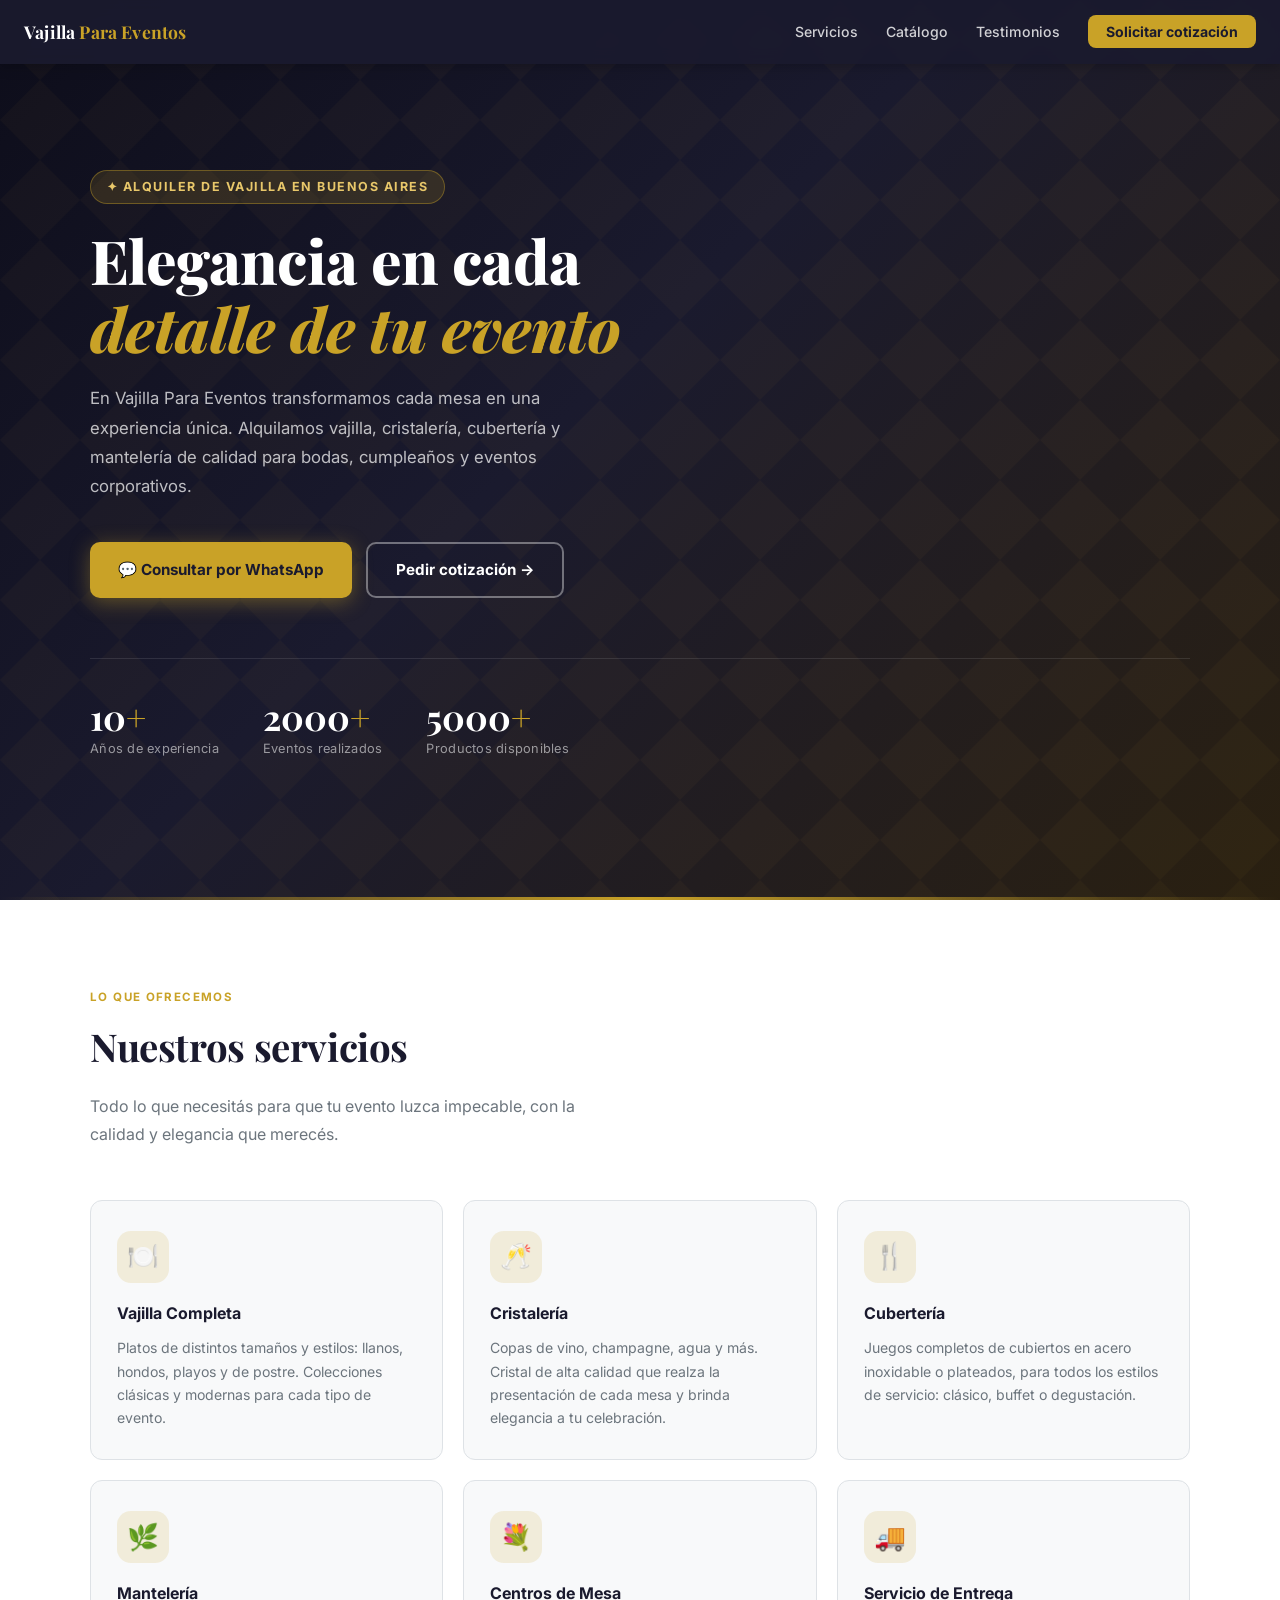
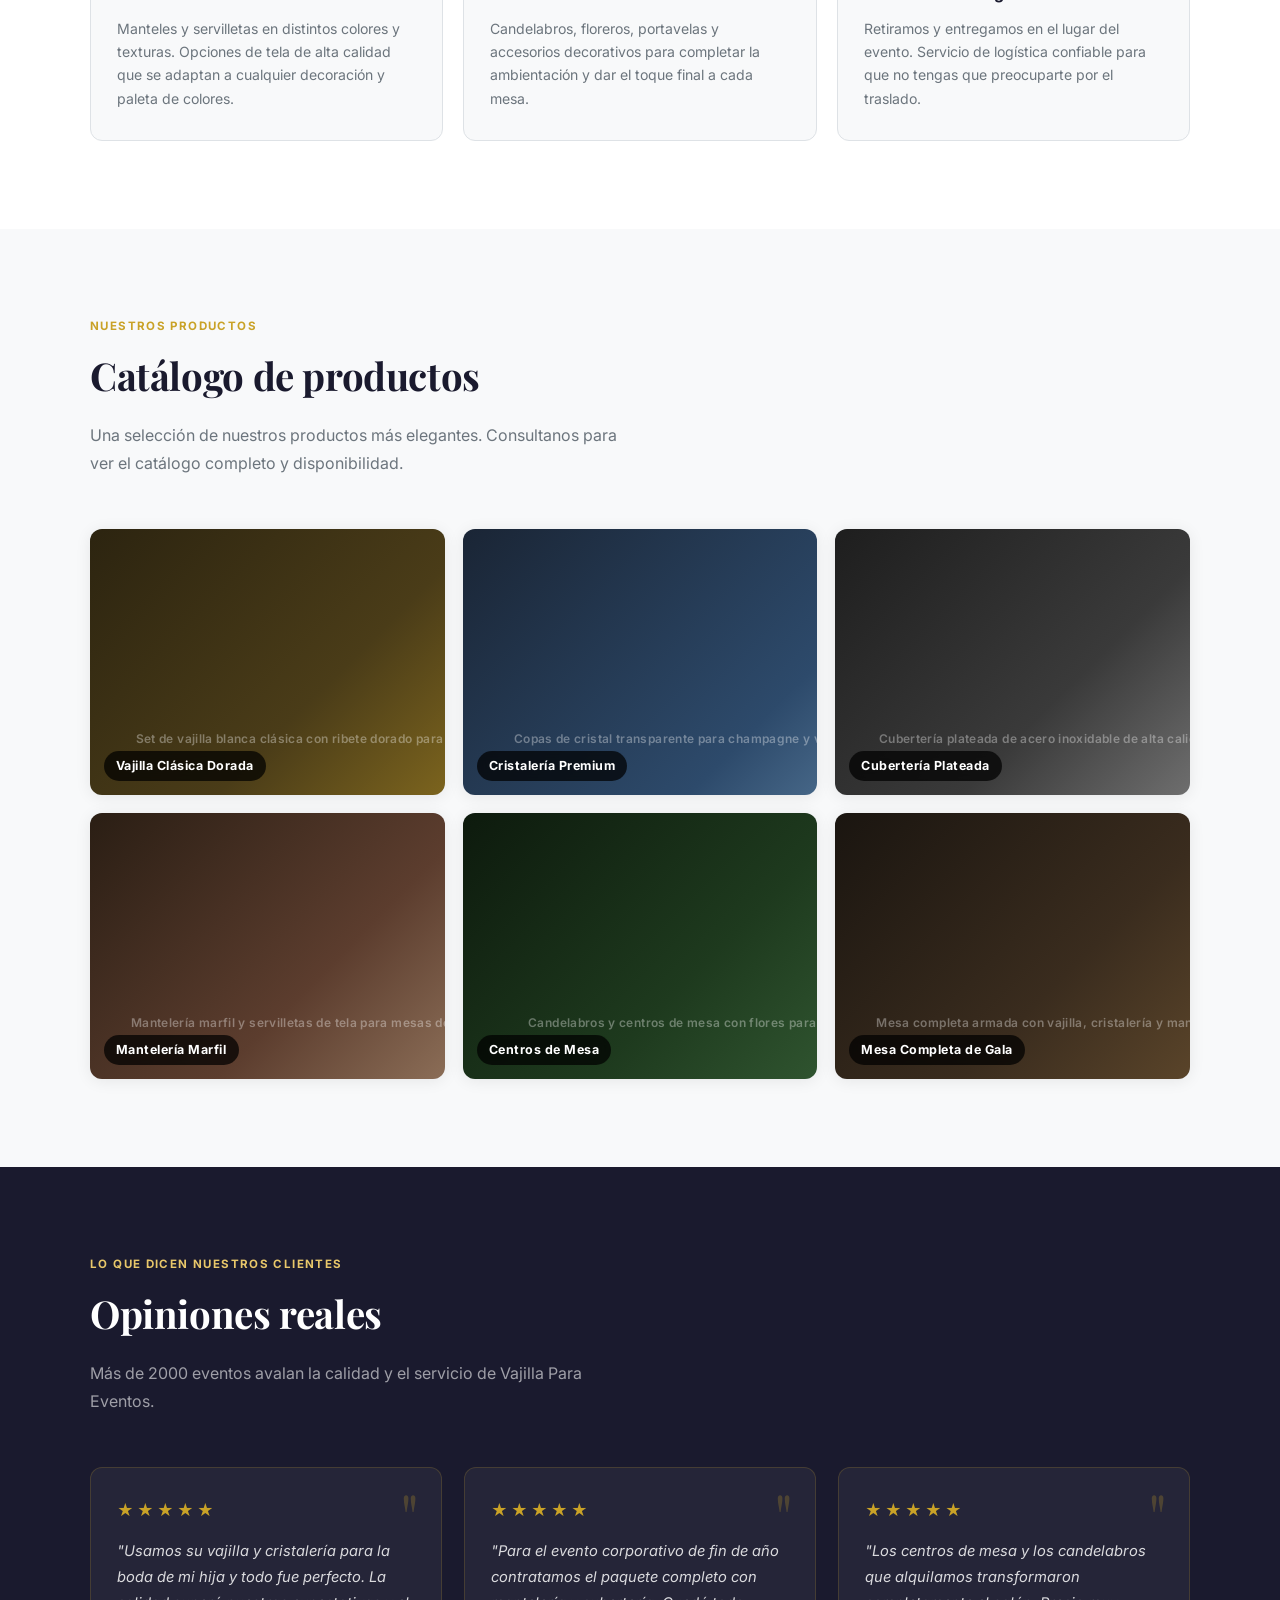
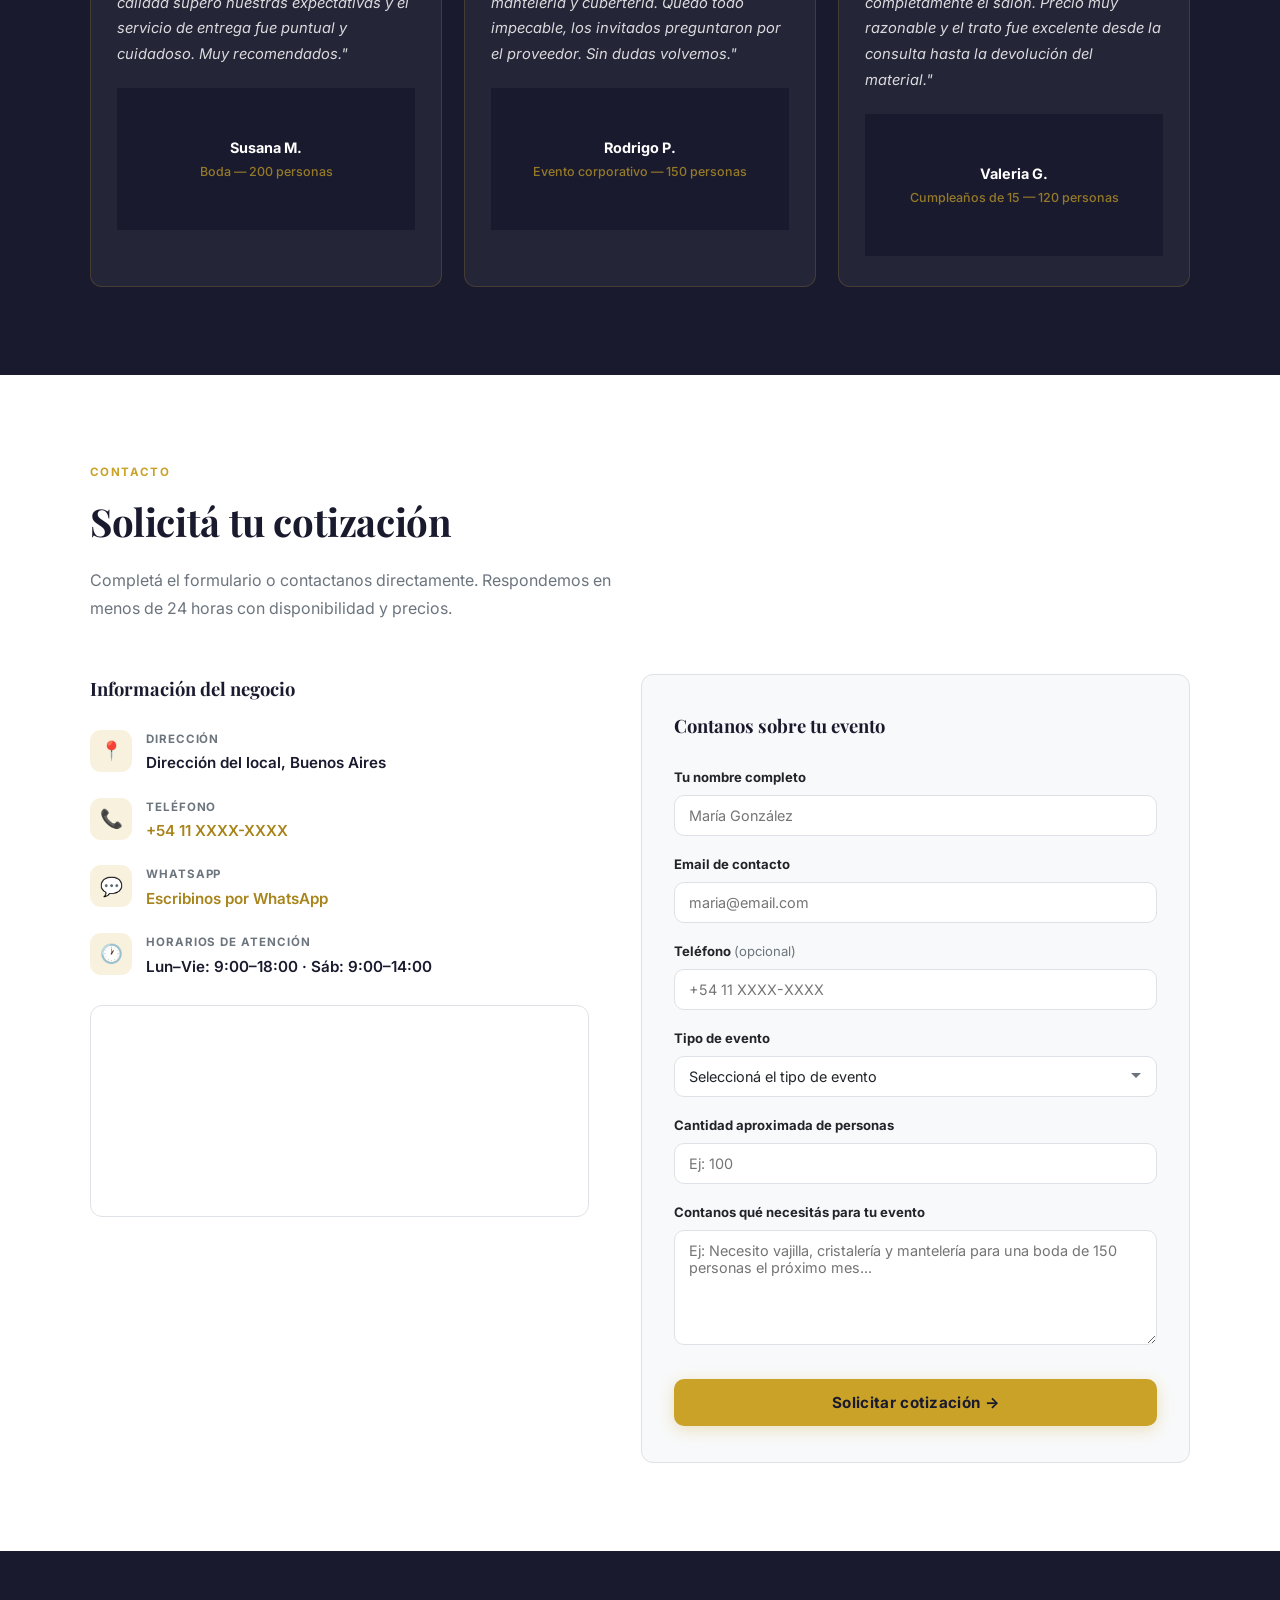
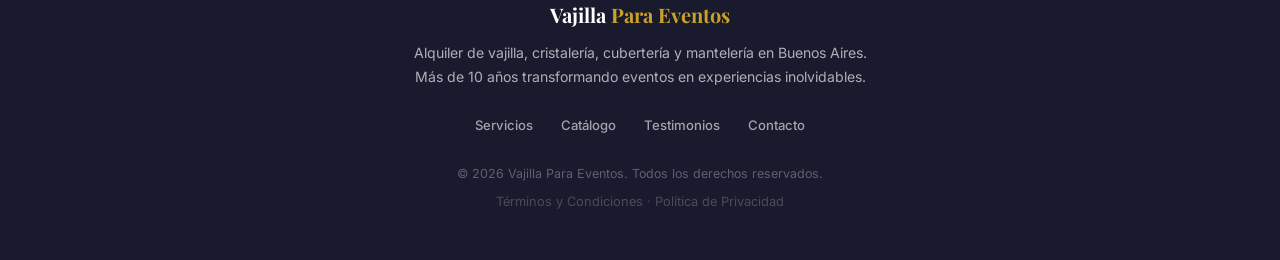
==== commit d6d63956: "Agregar páginas legales y links en footer" ====
--- a/index.html
+++ b/index.html
@@ -462,6 +462,9 @@
         <a href="#contacto">Contacto</a>
       </nav>
       <p class="footer-copy">© 2026 Vajilla Para Eventos. Todos los derechos reservados.</p>
+      <p class="footer-copy" style="margin-top:8px;font-size:0.8rem;opacity:0.7;">
+        <a href="terminos.html" style="color:inherit;">Términos y Condiciones</a> · <a href="privacidad.html" style="color:inherit;">Política de Privacidad</a>
+      </p>
     </div>
   </footer>
 
